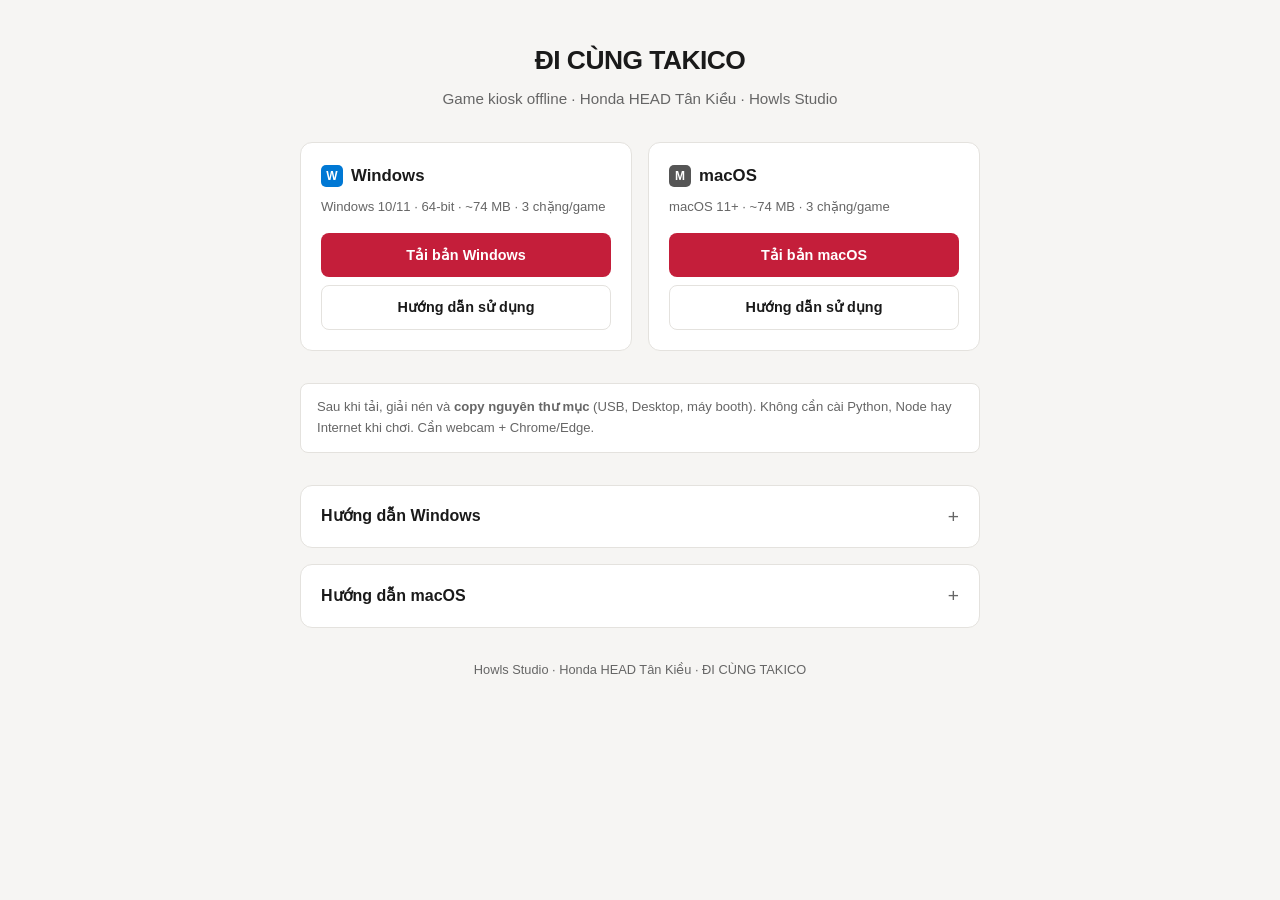
==== docs/index.html @ f5ce9437 "release" ====
<!DOCTYPE html>
<html lang="vi">
<head>
  <meta charset="UTF-8">
  <meta name="viewport" content="width=device-width, initial-scale=1">
  <title>ĐI CÙNG TAKICO — Tải game</title>
  <style>
    :root {
      --bg: #f6f5f3;
      --card: #fff;
      --text: #1a1a1a;
      --muted: #666;
      --line: #e4e2de;
      --accent: #c41e3a;
      --accent-hover: #a01830;
      --win: #0078d4;
      --mac: #555;
    }
    * { box-sizing: border-box; margin: 0; padding: 0; }
    body {
      font-family: -apple-system, BlinkMacSystemFont, "Segoe UI", Roboto, sans-serif;
      background: var(--bg);
      color: var(--text);
      line-height: 1.55;
      min-height: 100vh;
    }
    .wrap {
      max-width: 720px;
      margin: 0 auto;
      padding: 2.5rem 1.25rem 3rem;
    }
    header {
      text-align: center;
      margin-bottom: 2rem;
    }
    header h1 {
      font-size: 1.65rem;
      font-weight: 700;
      letter-spacing: -0.02em;
    }
    header p {
      color: var(--muted);
      font-size: 0.95rem;
      margin-top: 0.35rem;
    }
    .cards {
      display: grid;
      gap: 1rem;
      margin-bottom: 2rem;
    }
    @media (min-width: 560px) {
      .cards { grid-template-columns: 1fr 1fr; }
    }
    .card {
      background: var(--card);
      border: 1px solid var(--line);
      border-radius: 12px;
      padding: 1.25rem;
    }
    .card .platform {
      display: flex;
      align-items: center;
      gap: 0.5rem;
      font-weight: 600;
      font-size: 1.05rem;
      margin-bottom: 0.5rem;
    }
    .card .platform .icon {
      width: 22px;
      height: 22px;
      border-radius: 5px;
      display: flex;
      align-items: center;
      justify-content: center;
      font-size: 0.75rem;
      color: #fff;
      font-weight: 700;
    }
    .win .icon { background: var(--win); }
    .mac .icon { background: var(--mac); }
    .card .meta {
      font-size: 0.82rem;
      color: var(--muted);
      margin-bottom: 1rem;
    }
    .btn {
      display: block;
      width: 100%;
      text-align: center;
      padding: 0.65rem 1rem;
      border-radius: 8px;
      font-size: 0.9rem;
      font-weight: 600;
      text-decoration: none;
      border: none;
      cursor: pointer;
      transition: background 0.15s;
    }
    .btn-download {
      background: var(--accent);
      color: #fff;
    }
    .btn-download:hover { background: var(--accent-hover); }
    .btn-guide {
      background: transparent;
      color: var(--text);
      border: 1px solid var(--line);
      margin-top: 0.5rem;
    }
    .btn-guide:hover { background: var(--bg); }
    .note {
      font-size: 0.82rem;
      color: var(--muted);
      background: var(--card);
      border: 1px solid var(--line);
      border-radius: 8px;
      padding: 0.85rem 1rem;
      margin-bottom: 2rem;
    }
    .guide {
      background: var(--card);
      border: 1px solid var(--line);
      border-radius: 12px;
      margin-bottom: 1rem;
      overflow: hidden;
    }
    .guide summary {
      padding: 1rem 1.25rem;
      font-weight: 600;
      cursor: pointer;
      list-style: none;
      display: flex;
      justify-content: space-between;
      align-items: center;
    }
    .guide summary::-webkit-details-marker { display: none; }
    .guide summary::after {
      content: "+";
      font-size: 1.2rem;
      color: var(--muted);
      font-weight: 400;
    }
    .guide[open] summary::after { content: "−"; }
    .guide .body {
      padding: 0 1.25rem 1.25rem;
      font-size: 0.88rem;
      color: #333;
      border-top: 1px solid var(--line);
    }
    .guide .body h3 {
      font-size: 0.82rem;
      text-transform: uppercase;
      letter-spacing: 0.04em;
      color: var(--muted);
      margin: 1rem 0 0.4rem;
    }
    .guide .body h3:first-child { margin-top: 1rem; }
    .guide .body ol, .guide .body ul {
      padding-left: 1.2rem;
    }
    .guide .body li { margin-bottom: 0.25rem; }
    .guide .body table {
      width: 100%;
      border-collapse: collapse;
      font-size: 0.84rem;
      margin-top: 0.35rem;
    }
    .guide .body th, .guide .body td {
      text-align: left;
      padding: 0.35rem 0.5rem;
      border-bottom: 1px solid var(--line);
      vertical-align: top;
    }
    .guide .body th { color: var(--muted); font-weight: 500; width: 38%; }
    .guide .body code {
      background: var(--bg);
      padding: 0.1rem 0.35rem;
      border-radius: 4px;
      font-size: 0.82rem;
    }
    footer {
      text-align: center;
      font-size: 0.8rem;
      color: var(--muted);
      margin-top: 2rem;
    }
  </style>
</head>
<body>
  <div class="wrap">
    <header>
      <h1>ĐI CÙNG TAKICO</h1>
      <p>Game kiosk offline · Honda HEAD Tân Kiều · Howls Studio</p>
    </header>

    <!--
      THAY LINK TẢI: tìm DOWNLOAD_WINDOWS và DOWNLOAD_MACOS bên dưới.
      Google Drive: Share → Anyone with link → copy link dạng
      https://drive.google.com/uc?export=download&id=FILE_ID
    -->
    <div class="cards">
      <div class="card win">
        <div class="platform"><span class="icon">W</span> Windows</div>
        <p class="meta">Windows 10/11 · 64-bit · ~74 MB · 3 chặng/game</p>
        <a class="btn btn-download" id="dl-win" href="DOWNLOAD_WINDOWS">Tải bản Windows</a>
        <a class="btn btn-guide" href="#guide-win">Hướng dẫn sử dụng</a>
      </div>
      <div class="card mac">
        <div class="platform"><span class="icon">M</span> macOS</div>
        <p class="meta">macOS 11+ · ~74 MB · 3 chặng/game</p>
        <a class="btn btn-download" id="dl-mac" href="DOWNLOAD_MACOS">Tải bản macOS</a>
        <a class="btn btn-guide" href="#guide-mac">Hướng dẫn sử dụng</a>
      </div>
    </div>

    <p class="note">
      Sau khi tải, giải nén và <strong>copy nguyên thư mục</strong> (USB, Desktop, máy booth).
      Không cần cài Python, Node hay Internet khi chơi. Cần webcam + Chrome/Edge.
    </p>

    <details class="guide" id="guide-win">
      <summary>Hướng dẫn Windows</summary>
      <div class="body">
        <h3>Nội dung gói</h3>
        <table>
          <tr><th>Play Takico.bat</th><td>Double-click để chơi</td></tr>
          <tr><th>Stop Takico.bat</th><td>Thoát game</td></tr>
          <tr><th>_game</th><td>Dữ liệu game — không xóa/đổi tên (có thể bị ẩn)</td></tr>
          <tr><th>GUIDE.md</th><td>Hướng dẫn chi tiết</td></tr>
        </table>

        <h3>Bắt đầu</h3>
        <ol>
          <li>Double-click <code>Play Takico.bat</code></li>
          <li>SmartScreen cảnh báo → <strong>More info</strong> → <strong>Run anyway</strong></li>
          <li>Cho phép <strong>Camera</strong> trong Chrome/Edge</li>
          <li>Chạm màn hình chờ hoặc nhấn <strong>SPACE</strong> để bắt đầu</li>
        </ol>

        <h3>Thoát / chơi lại</h3>
        <table>
          <tr><th>Thoát</th><td>Chạy <code>Stop Takico.bat</code> hoặc đóng cửa sổ Takico Server</td></tr>
          <tr><th>Chơi lại</th><td>Chạy lại <code>Play Takico.bat</code></td></tr>
        </table>

        <h3>Yêu cầu</h3>
        <ul>
          <li>Windows 10/11 (64-bit), Chrome hoặc Edge, webcam</li>
          <li>Không cần Internet sau khi copy gói</li>
        </ul>

        <h3>Booth / kiosk</h3>
        <ul>
          <li>Camera cách người chơi <strong>1,5–2,5 m</strong></li>
          <li>Tắt chế độ ngủ màn hình trong sự kiện</li>
        </ul>

        <h3>Xử lý lỗi</h3>
        <table>
          <tr><th>.bat không chạy</th><td>Chạy quyền admin; kiểm tra antivirus</td></tr>
          <tr><th>Missing _game</th><td>Copy lại <strong>nguyên thư mục windows</strong></td></tr>
          <tr><th>Lỗi camera</th><td>Chrome → biểu tượng khóa → Camera → Allow</td></tr>
          <tr><th>Port 8765 bận</th><td>Chạy Stop Takico.bat rồi mở lại</td></tr>
        </table>
      </div>
    </details>

    <details class="guide" id="guide-mac">
      <summary>Hướng dẫn macOS</summary>
      <div class="body">
        <h3>Nội dung gói</h3>
        <table>
          <tr><th>Play Takico.app</th><td>Double-click để chơi</td></tr>
          <tr><th>GUIDE.md</th><td>Hướng dẫn chi tiết</td></tr>
          <tr><th>VERSION.txt</th><td>Thông tin bản build</td></tr>
        </table>
        <p style="margin-top:0.5rem">Toàn bộ dữ liệu game nằm <strong>trong</strong> <code>Play Takico.app</code> — không mở/sửa file bên trong.</p>

        <h3>Bắt đầu</h3>
        <ol>
          <li>Double-click <code>Play Takico.app</code></li>
          <li>Lần đầu (Gatekeeper): Right-click → <strong>Open</strong> → <strong>Open</strong></li>
          <li>Hoặc Terminal: <code>xattr -cr /đường/dẫn/tới/macos</code> rồi mở lại</li>
          <li>Cho phép <strong>Camera</strong> khi trình duyệt hỏi</li>
          <li>Chạm màn hình chờ hoặc nhấn <strong>SPACE</strong></li>
        </ol>

        <h3>Thoát / chơi lại</h3>
        <table>
          <tr><th>Thoát</th><td><strong>Cmd+Q</strong> hoặc menu Play Takico → Quit</td></tr>
          <tr><th>Chơi lại</th><td>Double-click <code>Play Takico.app</code></td></tr>
        </table>

        <h3>Yêu cầu</h3>
        <ul>
          <li>macOS 11+, Chrome / Edge / Safari, webcam</li>
          <li>Không cần Internet sau khi copy gói</li>
        </ul>

        <h3>Booth / kiosk</h3>
        <ul>
          <li>Camera cách người chơi <strong>1,5–2,5 m</strong>, tránh ngược sáng</li>
          <li>Một người trong khung hình; tắt ngủ màn hình</li>
        </ul>

        <h3>Xử lý lỗi</h3>
        <table>
          <tr><th>App không mở</th><td>Right-click → Open; hoặc <code>xattr -cr</code> trên thư mục macos</td></tr>
          <tr><th>"App is damaged"</th><td>Chạy <code>xattr -cr</code>; chỉ mở qua <code>Play Takico.app</code></td></tr>
          <tr><th>Lỗi camera</th><td>Chrome → biểu tượng khóa → Camera → Allow</td></tr>
        </table>
      </div>
    </details>

    <footer>Howls Studio · Honda HEAD Tân Kiều · ĐI CÙNG TAKICO</footer>
  </div>

  <script>
    // Thay 2 dòng dưới bằng link Google Drive (hoặc link tải trực tiếp)
    const DOWNLOAD_WINDOWS = "DOWNLOAD_WINDOWS";
    const DOWNLOAD_MACOS   = "DOWNLOAD_MACOS";

    document.getElementById("dl-win").href = DOWNLOAD_WINDOWS;
    document.getElementById("dl-mac").href = DOWNLOAD_MACOS;

    document.querySelectorAll('a[href^="#guide-"]').forEach(function (a) {
      a.addEventListener("click", function (e) {
        var id = a.getAttribute("href").slice(1);
        var el = document.getElementById(id);
        if (el) {
          e.preventDefault();
          el.open = true;
          el.scrollIntoView({ behavior: "smooth", block: "start" });
        }
      });
    });
  </script>
</body>
</html>
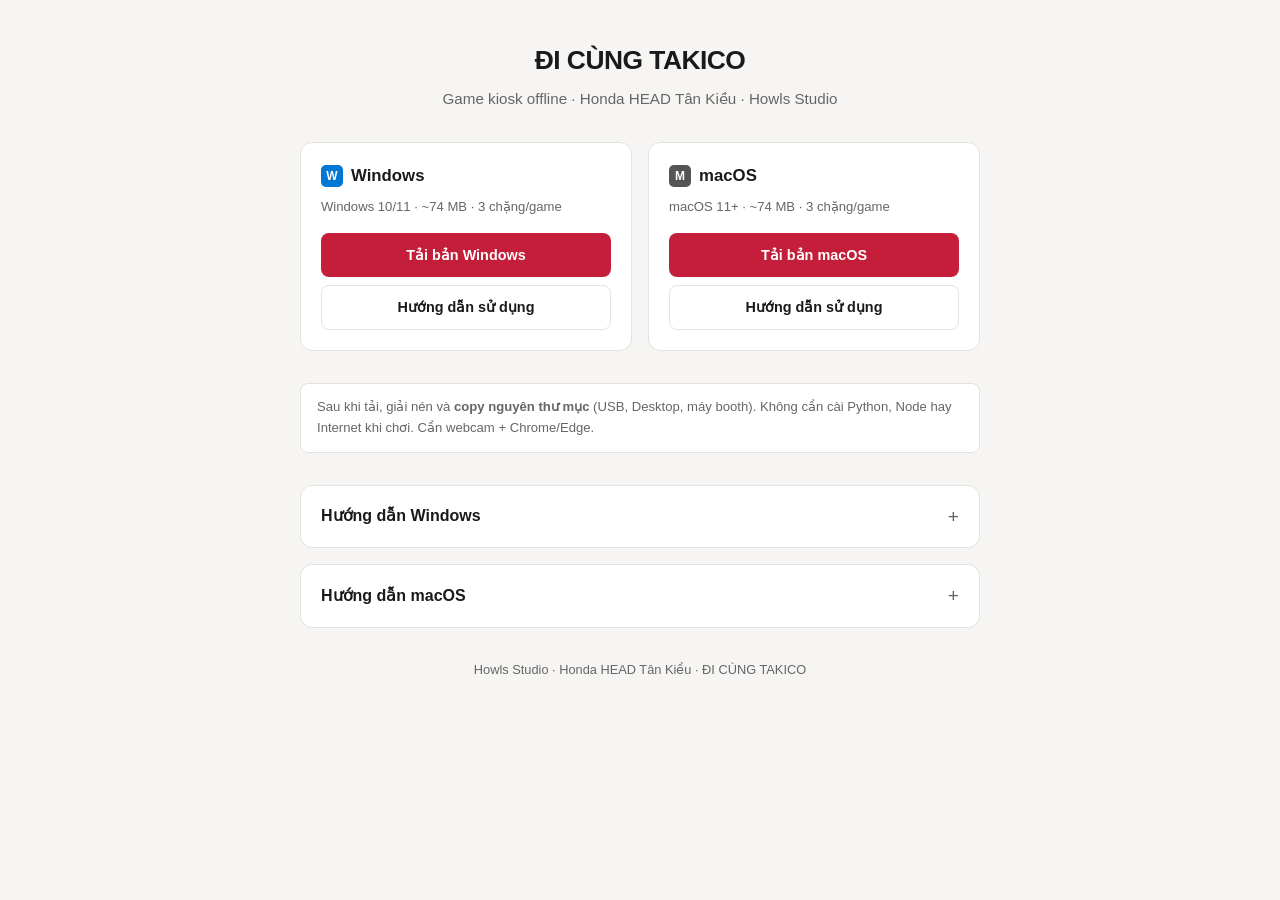
==== commit bc021dc9: "update" ====
--- a/docs/index.html
+++ b/docs/index.html
@@ -201,14 +201,14 @@
     <div class="cards">
       <div class="card win">
         <div class="platform"><span class="icon">W</span> Windows</div>
-        <p class="meta">Windows 10/11 · 64-bit · ~74 MB · 3 chặng/game</p>
-        <a class="btn btn-download" id="dl-win" href="DOWNLOAD_WINDOWS">Tải bản Windows</a>
+        <p class="meta">Windows 10/11 · ~74 MB · 3 chặng/game</p>
+        <a class="btn btn-download" id="dl-win" href="https://drive.google.com/uc?export=download&id=1r_ZOj8mbE80N7qAM9cg-Xv3frU9yH9Jd">Tải bản Windows</a>
         <a class="btn btn-guide" href="#guide-win">Hướng dẫn sử dụng</a>
       </div>
       <div class="card mac">
         <div class="platform"><span class="icon">M</span> macOS</div>
         <p class="meta">macOS 11+ · ~74 MB · 3 chặng/game</p>
-        <a class="btn btn-download" id="dl-mac" href="DOWNLOAD_MACOS">Tải bản macOS</a>
+        <a class="btn btn-download" id="dl-mac" href="https://drive.google.com/uc?export=download&id=1EJq0eqr13ymJ8i-cgnW4dbWKafdF-vQj">Tải bản macOS</a>
         <a class="btn btn-guide" href="#guide-mac">Hướng dẫn sử dụng</a>
       </div>
     </div>
@@ -317,8 +317,8 @@
 
   <script>
     // Thay 2 dòng dưới bằng link Google Drive (hoặc link tải trực tiếp)
-    const DOWNLOAD_WINDOWS = "DOWNLOAD_WINDOWS";
-    const DOWNLOAD_MACOS   = "DOWNLOAD_MACOS";
+    const DOWNLOAD_WINDOWS = "https://drive.google.com/uc?export=download&id=1r_ZOj8mbE80N7qAM9cg-Xv3frU9yH9Jd";
+    const DOWNLOAD_MACOS   = "https://drive.google.com/uc?export=download&id=1EJq0eqr13ymJ8i-cgnW4dbWKafdF-vQj";
 
     document.getElementById("dl-win").href = DOWNLOAD_WINDOWS;
     document.getElementById("dl-mac").href = DOWNLOAD_MACOS;
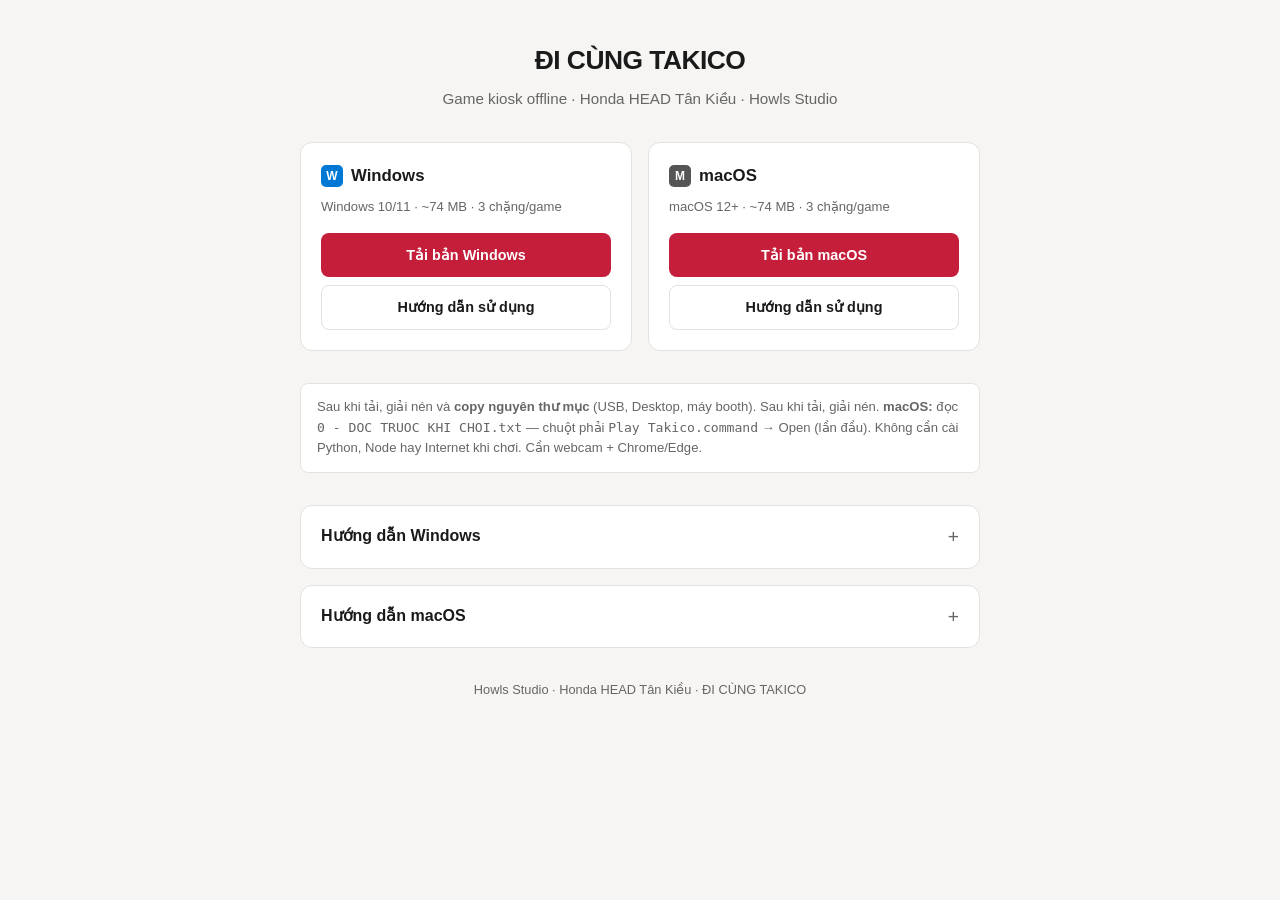
==== commit 5edea182: "update" ====
--- a/docs/index.html
+++ b/docs/index.html
@@ -207,7 +207,7 @@
       </div>
       <div class="card mac">
         <div class="platform"><span class="icon">M</span> macOS</div>
-        <p class="meta">macOS 11+ · ~74 MB · 3 chặng/game</p>
+        <p class="meta">macOS 12+ · ~74 MB · 3 chặng/game</p>
         <a class="btn btn-download" id="dl-mac" href="https://drive.google.com/uc?export=download&id=1EJq0eqr13ymJ8i-cgnW4dbWKafdF-vQj">Tải bản macOS</a>
         <a class="btn btn-guide" href="#guide-mac">Hướng dẫn sử dụng</a>
       </div>
@@ -215,6 +215,7 @@
 
     <p class="note">
       Sau khi tải, giải nén và <strong>copy nguyên thư mục</strong> (USB, Desktop, máy booth).
+      Sau khi tải, giải nén. <strong>macOS:</strong> đọc <code>0 - DOC TRUOC KHI CHOI.txt</code> — chuột phải <code>Play Takico.command</code> → Open (lần đầu).
       Không cần cài Python, Node hay Internet khi chơi. Cần webcam + Chrome/Edge.
     </p>
 
@@ -270,30 +271,28 @@
       <div class="body">
         <h3>Nội dung gói</h3>
         <table>
-          <tr><th>Play Takico.app</th><td>Double-click để chơi</td></tr>
-          <tr><th>GUIDE.md</th><td>Hướng dẫn chi tiết</td></tr>
-          <tr><th>VERSION.txt</th><td>Thông tin bản build</td></tr>
-        </table>
-        <p style="margin-top:0.5rem">Toàn bộ dữ liệu game nằm <strong>trong</strong> <code>Play Takico.app</code> — không mở/sửa file bên trong.</p>
+          <tr><th>Play Takico.command</th><td><strong>File duy nhất</strong> cần bấm để chơi</td></tr>
+          <tr><th>_takico</th><td>Dữ liệu game (ẩn) — không xóa</td></tr>
+        </table>
 
         <h3>Bắt đầu</h3>
         <ol>
-          <li>Double-click <code>Play Takico.app</code></li>
-          <li>Lần đầu (Gatekeeper): Right-click → <strong>Open</strong> → <strong>Open</strong></li>
-          <li>Hoặc Terminal: <code>xattr -cr /đường/dẫn/tới/macos</code> rồi mở lại</li>
-          <li>Cho phép <strong>Camera</strong> khi trình duyệt hỏi</li>
+          <li>Giải nén <code>macos.zip</code></li>
+          <li>Lần đầu sau Drive: <strong>chuột phải</strong> <code>Play Takico.command</code> → <strong>Open</strong> → <strong>Open</strong></li>
+          <li>Các lần sau: double-click <code>Play Takico.command</code></li>
+          <li>Cho phép <strong>Camera</strong> trong Chrome/Edge</li>
           <li>Chạm màn hình chờ hoặc nhấn <strong>SPACE</strong></li>
         </ol>
 
         <h3>Thoát / chơi lại</h3>
         <table>
-          <tr><th>Thoát</th><td><strong>Cmd+Q</strong> hoặc menu Play Takico → Quit</td></tr>
-          <tr><th>Chơi lại</th><td>Double-click <code>Play Takico.app</code></td></tr>
+          <tr><th>Thoát</th><td><strong>Cmd+Q</strong> trên trình duyệt</td></tr>
+          <tr><th>Chơi lại</th><td>Double-click <code>Play Takico.command</code></td></tr>
         </table>
 
         <h3>Yêu cầu</h3>
         <ul>
-          <li>macOS 11+, Chrome / Edge / Safari, webcam</li>
+          <li>macOS 12+, Chrome / Edge / Safari, webcam</li>
           <li>Không cần Internet sau khi copy gói</li>
         </ul>
 
@@ -305,8 +304,8 @@
 
         <h3>Xử lý lỗi</h3>
         <table>
-          <tr><th>App không mở</th><td>Right-click → Open; hoặc <code>xattr -cr</code> trên thư mục macos</td></tr>
-          <tr><th>"App is damaged"</th><td>Chạy <code>xattr -cr</code>; chỉ mở qua <code>Play Takico.app</code></td></tr>
+          <tr><th>Không chạy sau khi tải</th><td>Chuột phải <code>Play Takico.command</code> → Open</td></tr>
+          <tr><th>Game không lên</th><td>Terminal: <code>xattr -cr /đường/dẫn/macos</code></td></tr>
           <tr><th>Lỗi camera</th><td>Chrome → biểu tượng khóa → Camera → Allow</td></tr>
         </table>
       </div>
